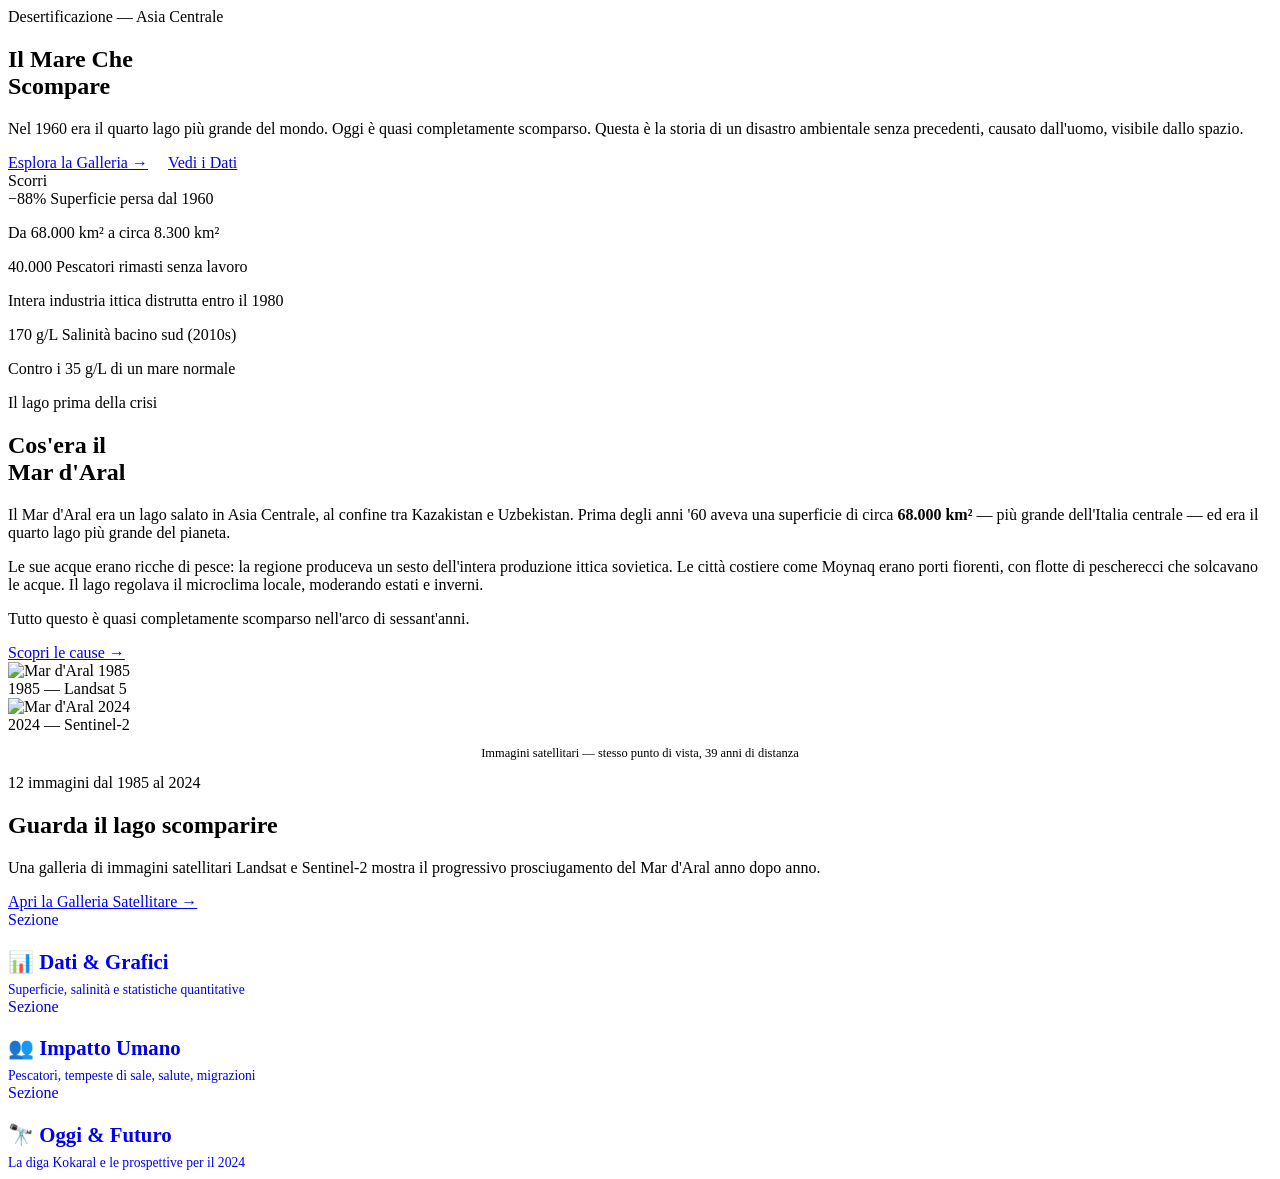
==== index.html @ 6ca15c55 "Add files via upload" ====
<!DOCTYPE html>
<html lang="it">
<head>
  <meta charset="UTF-8" />
  <meta name="viewport" content="width=device-width, initial-scale=1.0" />
  <title>Il Mare Che Scompare — Mar d'Aral</title>
  <link rel="stylesheet" href="css/global.css" />
  <link rel="stylesheet" href="css/home.css" />
</head>
<body>

<div id="navbar-placeholder"></div>

<main>
  <!-- HERO -->
  <section class="hero">
    <div class="hero-bg"></div>
    <div class="hero-overlay"></div>
    <div class="hero-content">
      <span class="hero-kicker">Desertificazione — Asia Centrale</span>
      <h1 class="hero-title">
        Il Mare Che<br>
        <span class="outline">Scompare</span>
      </h1>
      <p class="hero-subtitle">
        Nel 1960 era il quarto lago più grande del mondo. Oggi è quasi completamente scomparso.
        Questa è la storia di un disastro ambientale senza precedenti, causato dall'uomo, visibile dallo spazio.
      </p>
      <div class="hero-cta">
        <a href="timeline.html" class="btn btn--primary">Esplora la Galleria →</a>
        <a href="dati.html" class="btn btn--outline" style="margin-left:1rem">Vedi i Dati</a>
      </div>
    </div>
    <div class="hero-scroll-hint">
      <span>Scorri</span>
      <div class="scroll-arrow"></div>
    </div>
  </section>

  <!-- STATS -->
  <section class="stats-section">
    <div class="container">
      <div class="grid-3">
        <div class="stat-card fade-in">
          <span class="stat-number">−88%</span>
          <span class="stat-label">Superficie persa dal 1960</span>
          <p class="stat-sub">Da 68.000 km² a circa 8.300 km²</p>
        </div>
        <div class="stat-card fade-in delay-1">
          <span class="stat-number" style="color:var(--danger)">40.000</span>
          <span class="stat-label">Pescatori rimasti senza lavoro</span>
          <p class="stat-sub">Intera industria ittica distrutta entro il 1980</p>
        </div>
        <div class="stat-card fade-in delay-2">
          <span class="stat-number" style="color:var(--water-light)">170 g/L</span>
          <span class="stat-label">Salinità bacino sud (2010s)</span>
          <p class="stat-sub">Contro i 35 g/L di un mare normale</p>
        </div>
      </div>
    </div>
  </section>

  <!-- COS'ERA -->
  <section class="section">
    <div class="container">
      <div class="what-was">
        <div class="what-was-text fade-in-left">
          <span class="section-label">Il lago prima della crisi</span>
          <h2>Cos'era il<br>Mar d'Aral</h2>
          <div class="divider"></div>
          <p>
            Il Mar d'Aral era un lago salato in Asia Centrale, al confine tra Kazakistan e Uzbekistan.
            Prima degli anni '60 aveva una superficie di circa <strong>68.000 km²</strong> — più grande dell'Italia centrale —
            ed era il quarto lago più grande del pianeta.
          </p>
          <p>
            Le sue acque erano ricche di pesce: la regione produceva un sesto dell'intera produzione
            ittica sovietica. Le città costiere come Moynaq erano porti fiorenti, con flotte di pescherecci
            che solcavano le acque. Il lago regolava il microclima locale, moderando estati e inverni.
          </p>
          <p>
            Tutto questo è quasi completamente scomparso nell'arco di sessant'anni.
          </p>
          <a href="cause.html" class="btn btn--outline" style="margin-top:0.5rem">Scopri le cause →</a>
        </div>

        <div class="what-was-visual fade-in delay-2">
          <div class="map-comparison">
            <div class="map-item">
              <img src="images/1985.jpg" alt="Mar d'Aral 1985" loading="lazy" />
              <div class="map-item-label">1985 — Landsat 5</div>
            </div>
            <div class="map-item">
              <img src="images/2024.png" alt="Mar d'Aral 2024" loading="lazy" />
              <div class="map-item-label">2024 — Sentinel-2</div>
            </div>
          </div>
          <p style="font-size:0.78rem;color:var(--text-muted);text-align:center;margin-top:0.8rem">
            Immagini satellitari — stesso punto di vista, 39 anni di distanza
          </p>
        </div>
      </div>
    </div>
  </section>

  <!-- TIMELINE TEASER -->
  <section class="section--tight">
    <div class="container">
      <div class="cta-band fade-in">
        <span class="section-label">12 immagini dal 1985 al 2024</span>
        <h2>Guarda il lago scomparire</h2>
        <p>Una galleria di immagini satellitari Landsat e Sentinel-2 mostra il progressivo
        prosciugamento del Mar d'Aral anno dopo anno.</p>
        <a href="timeline.html" class="btn btn--primary">Apri la Galleria Satellitare →</a>
      </div>
    </div>
  </section>

  <!-- QUICK LINKS -->
  <section class="section--tight">
    <div class="container">
      <div class="grid-3" style="gap:1rem">
        <a href="dati.html" class="stat-card fade-in" style="text-decoration:none;display:block">
          <span class="section-label" style="text-align:left">Sezione</span>
          <h3 style="font-size:1.3rem;margin-bottom:0.5rem">📊 Dati & Grafici</h3>
          <p style="font-size:0.85rem;color:var(--text-muted);margin:0">Superficie, salinità e statistiche quantitative</p>
        </a>
        <a href="impatto.html" class="stat-card fade-in delay-1" style="text-decoration:none;display:block">
          <span class="section-label" style="text-align:left">Sezione</span>
          <h3 style="font-size:1.3rem;margin-bottom:0.5rem">👥 Impatto Umano</h3>
          <p style="font-size:0.85rem;color:var(--text-muted);margin:0">Pescatori, tempeste di sale, salute, migrazioni</p>
        </a>
        <a href="oggi.html" class="stat-card fade-in delay-2" style="text-decoration:none;display:block">
          <span class="section-label" style="text-align:left">Sezione</span>
          <h3 style="font-size:1.3rem;margin-bottom:0.5rem">🔭 Oggi & Futuro</h3>
          <p style="font-size:0.85rem;color:var(--text-muted);margin:0">La diga Kokaral e le prospettive per il 2024</p>
        </a>
      </div>
    </div>
  </section>
</main>

<div id="footer-placeholder"></div>

<script src="js/nav.js"></script>
</body>
</html>
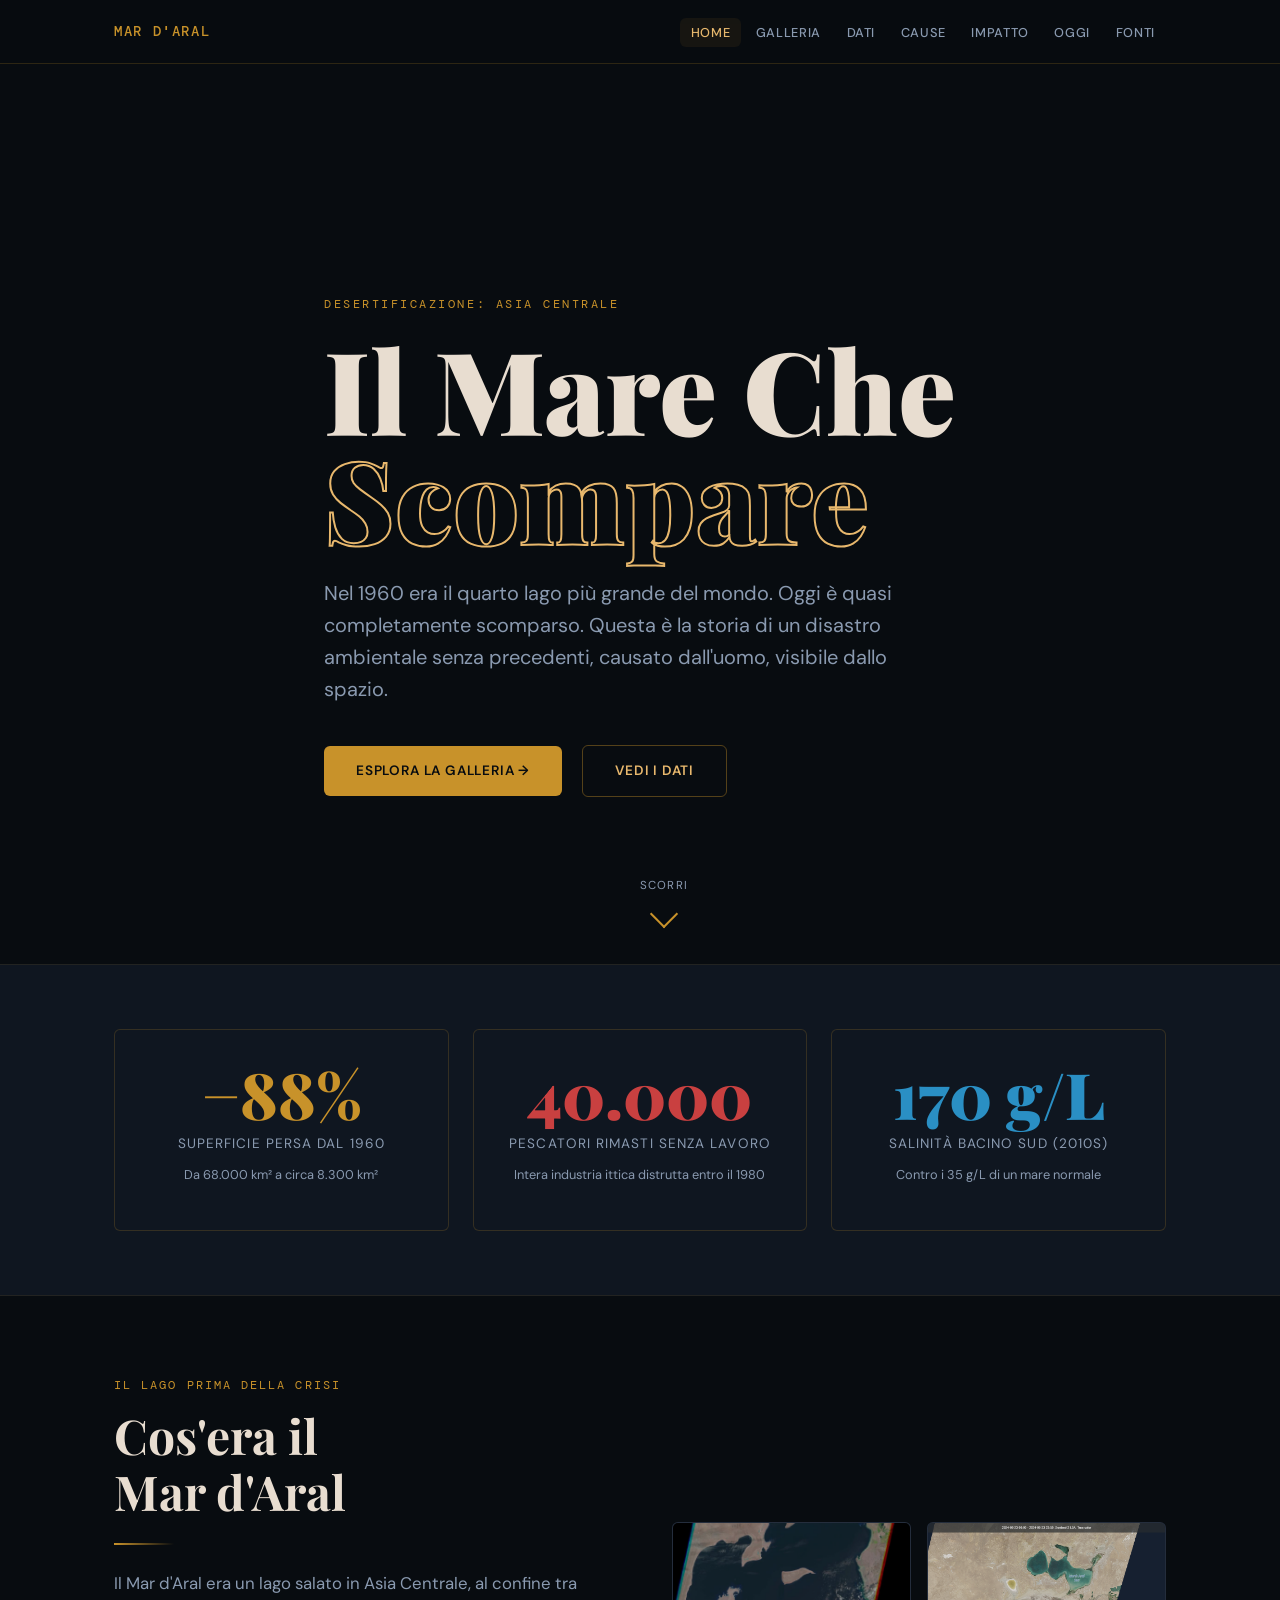
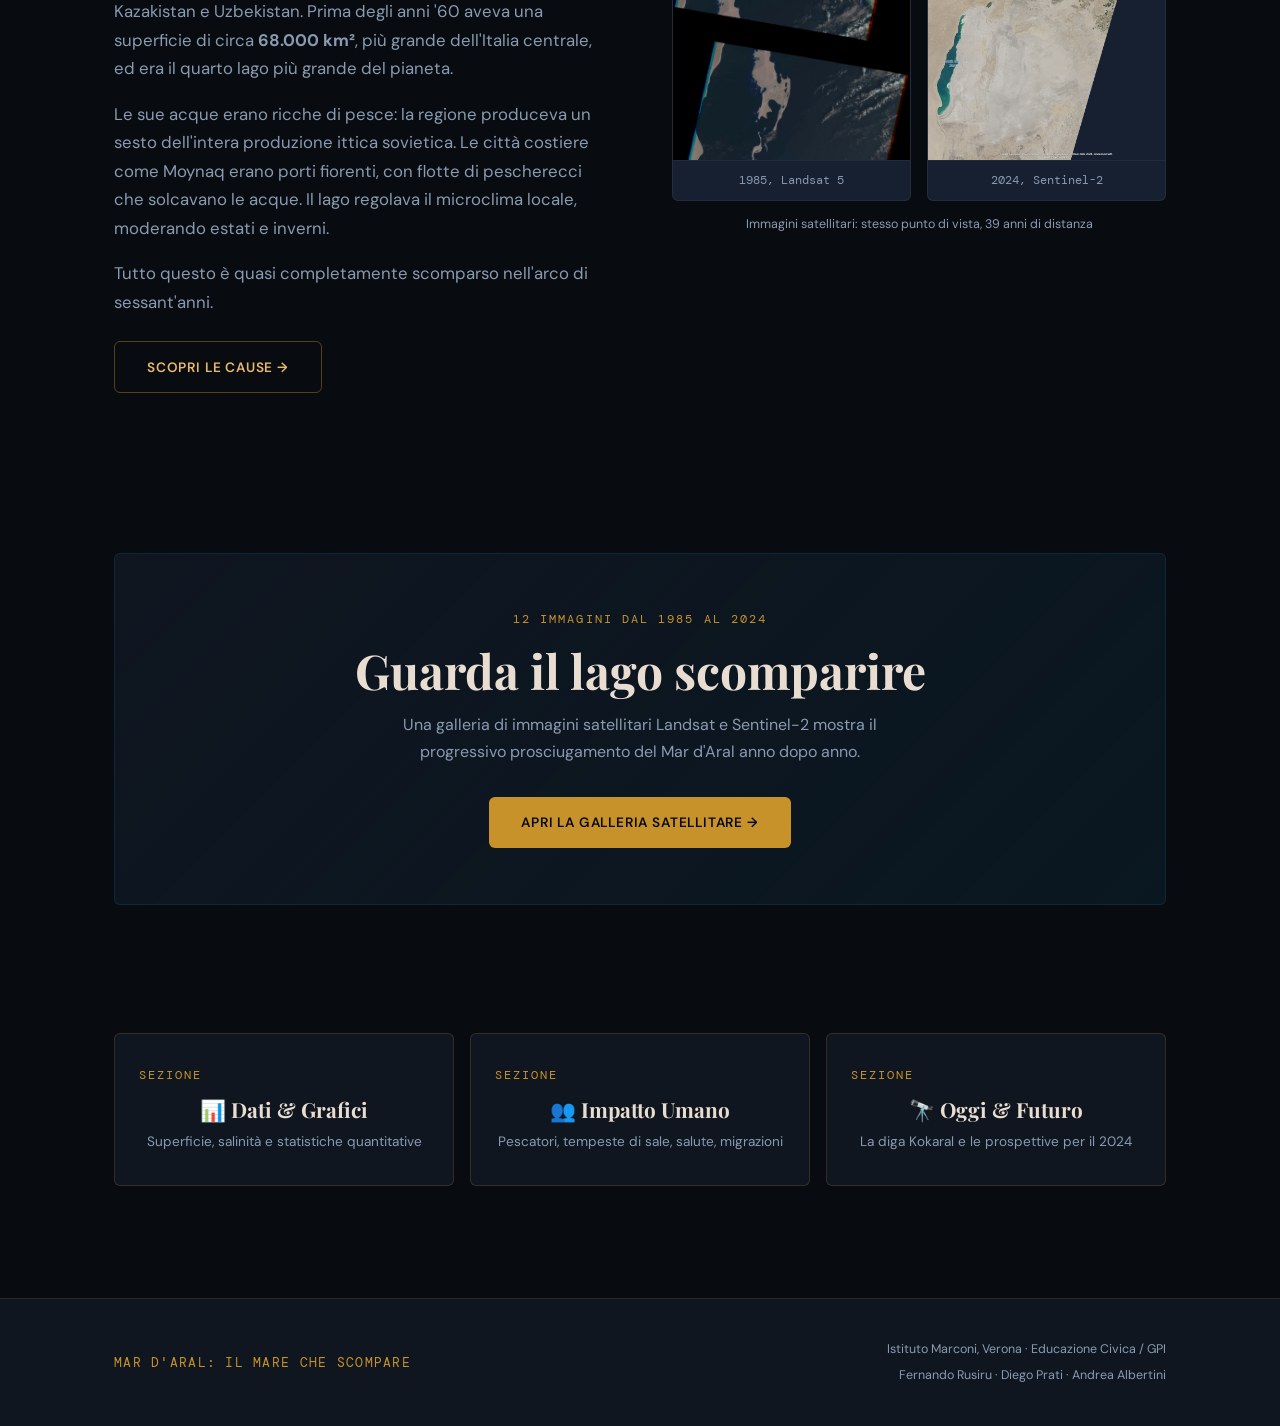
==== commit 37e4db7d: "major changes" ====
--- a/index.html
+++ b/index.html
@@ -3,7 +3,7 @@
 <head>
   <meta charset="UTF-8" />
   <meta name="viewport" content="width=device-width, initial-scale=1.0" />
-  <title>Il Mare Che Scompare — Mar d'Aral</title>
+  <title>Il Mare Che Scompare | Mar d'Aral</title>
   <link rel="stylesheet" href="css/global.css" />
   <link rel="stylesheet" href="css/home.css" />
 </head>
@@ -17,7 +17,7 @@
     <div class="hero-bg"></div>
     <div class="hero-overlay"></div>
     <div class="hero-content">
-      <span class="hero-kicker">Desertificazione — Asia Centrale</span>
+      <span class="hero-kicker">Desertificazione: Asia Centrale</span>
       <h1 class="hero-title">
         Il Mare Che<br>
         <span class="outline">Scompare</span>
@@ -70,7 +70,7 @@
           <div class="divider"></div>
           <p>
             Il Mar d'Aral era un lago salato in Asia Centrale, al confine tra Kazakistan e Uzbekistan.
-            Prima degli anni '60 aveva una superficie di circa <strong>68.000 km²</strong> — più grande dell'Italia centrale —
+            Prima degli anni '60 aveva una superficie di circa <strong>68.000 km²</strong>, più grande dell'Italia centrale,
             ed era il quarto lago più grande del pianeta.
           </p>
           <p>
@@ -88,15 +88,15 @@
           <div class="map-comparison">
             <div class="map-item">
               <img src="images/1985.jpg" alt="Mar d'Aral 1985" loading="lazy" />
-              <div class="map-item-label">1985 — Landsat 5</div>
+              <div class="map-item-label">1985, Landsat 5</div>
             </div>
             <div class="map-item">
               <img src="images/2024.png" alt="Mar d'Aral 2024" loading="lazy" />
-              <div class="map-item-label">2024 — Sentinel-2</div>
+              <div class="map-item-label">2024, Sentinel-2</div>
             </div>
           </div>
           <p style="font-size:0.78rem;color:var(--text-muted);text-align:center;margin-top:0.8rem">
-            Immagini satellitari — stesso punto di vista, 39 anni di distanza
+            Immagini satellitari: stesso punto di vista, 39 anni di distanza
           </p>
         </div>
       </div>
--- a/css/global.css
+++ b/css/global.css
@@ -0,0 +1,431 @@
+@import url('https://fonts.googleapis.com/css2?family=Playfair+Display:ital,wght@0,400;0,700;0,900;1,400;1,700&family=DM+Sans:wght@300;400;500;600&family=DM+Mono:wght@400;500&display=swap');
+
+/* ===================== VARIABLES ===================== */
+:root {
+  --bg: #080c10;
+  --surface: #0f1620;
+  --surface2: #162030;
+  --accent: #c8922a;
+  --accent2: #e8b86d;
+  --water: #1a6b9a;
+  --water-light: #2a8fc4;
+  --text: #e8ddd0;
+  --text-muted: #8a9ab0;
+  --danger: #c94040;
+  --sand: #d4b483;
+
+  --nav-height: 64px;
+  --max-w: 1100px;
+  --radius: 6px;
+  --transition: 0.3s ease;
+}
+
+/* ===================== RESET ===================== */
+*, *::before, *::after {
+  box-sizing: border-box;
+  margin: 0;
+  padding: 0;
+}
+
+html {
+  scroll-behavior: smooth;
+}
+
+body {
+  background: var(--bg);
+  color: var(--text);
+  font-family: 'DM Sans', sans-serif;
+  font-size: 16px;
+  line-height: 1.7;
+  min-height: 100vh;
+}
+
+img {
+  max-width: 100%;
+  display: block;
+}
+
+a {
+  color: var(--accent2);
+  text-decoration: none;
+  transition: color var(--transition);
+}
+
+a:hover {
+  color: var(--accent);
+}
+
+/* ===================== TYPOGRAPHY ===================== */
+h1, h2, h3, h4 {
+  font-family: 'Playfair Display', serif;
+  line-height: 1.15;
+  color: var(--text);
+}
+
+h1 { font-size: clamp(2.4rem, 6vw, 5rem); font-weight: 900; }
+h2 { font-size: clamp(1.8rem, 4vw, 3rem); font-weight: 700; }
+h3 { font-size: clamp(1.2rem, 2.5vw, 1.8rem); font-weight: 700; }
+h4 { font-size: 1.1rem; font-weight: 700; }
+
+p { margin-bottom: 1em; }
+
+.mono {
+  font-family: 'DM Mono', monospace;
+}
+
+.accent { color: var(--accent); }
+.accent2 { color: var(--accent2); }
+.water-color { color: var(--water-light); }
+.muted { color: var(--text-muted); }
+.danger-color { color: var(--danger); }
+
+/* ===================== LAYOUT ===================== */
+.container {
+  max-width: var(--max-w);
+  margin: 0 auto;
+  padding: 0 1.5rem;
+}
+
+.section {
+  padding: 5rem 0;
+}
+
+.section--tight {
+  padding: 3rem 0;
+}
+
+/* ===================== NAVBAR ===================== */
+#navbar-placeholder nav,
+nav.site-nav {
+  position: fixed;
+  top: 0;
+  left: 0;
+  right: 0;
+  z-index: 1000;
+  height: var(--nav-height);
+  background: rgba(8, 12, 16, 0.85);
+  backdrop-filter: blur(16px);
+  -webkit-backdrop-filter: blur(16px);
+  border-bottom: 1px solid rgba(200, 146, 42, 0.2);
+  display: flex;
+  align-items: center;
+}
+
+.nav-inner {
+  display: flex;
+  align-items: center;
+  justify-content: space-between;
+  width: 100%;
+  max-width: var(--max-w);
+  margin: 0 auto;
+  padding: 0 1.5rem;
+}
+
+.nav-logo {
+  font-family: 'DM Mono', monospace;
+  font-size: 0.85rem;
+  font-weight: 500;
+  color: var(--accent);
+  letter-spacing: 0.12em;
+  text-transform: uppercase;
+  text-decoration: none;
+}
+
+.nav-logo:hover {
+  color: var(--accent2);
+}
+
+.nav-links {
+  display: flex;
+  align-items: center;
+  gap: 0.2rem;
+  list-style: none;
+}
+
+.nav-links a {
+  font-size: 0.8rem;
+  font-weight: 500;
+  color: var(--text-muted);
+  letter-spacing: 0.05em;
+  text-transform: uppercase;
+  padding: 0.4rem 0.7rem;
+  border-radius: var(--radius);
+  transition: color var(--transition), background var(--transition);
+  text-decoration: none;
+}
+
+.nav-links a:hover,
+.nav-links a.active {
+  color: var(--accent2);
+  background: rgba(200, 146, 42, 0.08);
+}
+
+/* Hamburger */
+.nav-toggle {
+  display: none;
+  flex-direction: column;
+  gap: 5px;
+  cursor: pointer;
+  background: none;
+  border: none;
+  padding: 4px;
+}
+
+.nav-toggle span {
+  display: block;
+  width: 22px;
+  height: 2px;
+  background: var(--text-muted);
+  border-radius: 2px;
+  transition: var(--transition);
+}
+
+@media (max-width: 768px) {
+  .nav-toggle { display: flex; }
+
+  .nav-links {
+    display: none;
+    flex-direction: column;
+    gap: 0;
+    position: absolute;
+    top: var(--nav-height);
+    left: 0;
+    right: 0;
+    background: rgba(8, 12, 16, 0.97);
+    border-bottom: 1px solid rgba(200, 146, 42, 0.2);
+    padding: 1rem 1.5rem;
+  }
+
+  .nav-links.open {
+    display: flex;
+  }
+
+  .nav-links a {
+    padding: 0.6rem 0.5rem;
+    font-size: 0.9rem;
+    border-bottom: 1px solid rgba(255,255,255,0.05);
+  }
+}
+
+/* ===================== FOOTER ===================== */
+footer.site-footer {
+  background: var(--surface);
+  border-top: 1px solid rgba(200, 146, 42, 0.15);
+  padding: 2.5rem 0;
+  margin-top: 4rem;
+}
+
+.footer-inner {
+  max-width: var(--max-w);
+  margin: 0 auto;
+  padding: 0 1.5rem;
+  display: flex;
+  align-items: center;
+  justify-content: space-between;
+  gap: 1rem;
+  flex-wrap: wrap;
+}
+
+.footer-brand {
+  font-family: 'DM Mono', monospace;
+  font-size: 0.8rem;
+  color: var(--accent);
+  letter-spacing: 0.1em;
+  text-transform: uppercase;
+}
+
+.footer-info {
+  font-size: 0.78rem;
+  color: var(--text-muted);
+  text-align: right;
+}
+
+.footer-info span {
+  display: block;
+}
+
+/* ===================== COMPONENTS ===================== */
+
+/* Stat cards */
+.stat-card {
+  background: var(--surface);
+  border: 1px solid rgba(200, 146, 42, 0.2);
+  border-radius: var(--radius);
+  padding: 2rem 1.5rem;
+  text-align: center;
+  transition: border-color var(--transition), transform var(--transition);
+}
+
+.stat-card:hover {
+  border-color: rgba(200, 146, 42, 0.5);
+  transform: translateY(-3px);
+}
+
+.stat-card .stat-number {
+  font-family: 'Playfair Display', serif;
+  font-size: clamp(2.5rem, 5vw, 4rem);
+  font-weight: 900;
+  color: var(--accent);
+  line-height: 1;
+  display: block;
+}
+
+.stat-card .stat-label {
+  font-size: 0.85rem;
+  color: var(--text-muted);
+  text-transform: uppercase;
+  letter-spacing: 0.08em;
+  margin-top: 0.4rem;
+  display: block;
+}
+
+.stat-card .stat-sub {
+  font-size: 0.8rem;
+  color: var(--text-muted);
+  margin-top: 0.5rem;
+}
+
+/* Section header */
+.section-label {
+  font-family: 'DM Mono', monospace;
+  font-size: 0.72rem;
+  letter-spacing: 0.18em;
+  text-transform: uppercase;
+  color: var(--accent);
+  display: block;
+  margin-bottom: 0.8rem;
+}
+
+/* Divider */
+.divider {
+  width: 60px;
+  height: 2px;
+  background: linear-gradient(90deg, var(--accent), transparent);
+  margin: 1.5rem 0;
+}
+
+/* Button */
+.btn {
+  display: inline-flex;
+  align-items: center;
+  gap: 0.5rem;
+  padding: 0.85rem 2rem;
+  border-radius: var(--radius);
+  font-size: 0.85rem;
+  font-weight: 600;
+  letter-spacing: 0.06em;
+  text-transform: uppercase;
+  cursor: pointer;
+  transition: all var(--transition);
+  text-decoration: none;
+  border: none;
+}
+
+.btn--primary {
+  background: var(--accent);
+  color: #080c10;
+}
+
+.btn--primary:hover {
+  background: var(--accent2);
+  color: #080c10;
+  transform: translateY(-2px);
+  box-shadow: 0 8px 24px rgba(200, 146, 42, 0.35);
+}
+
+.btn--outline {
+  background: transparent;
+  color: var(--accent2);
+  border: 1px solid rgba(200, 146, 42, 0.4);
+}
+
+.btn--outline:hover {
+  background: rgba(200, 146, 42, 0.08);
+  border-color: var(--accent);
+  color: var(--accent);
+  transform: translateY(-2px);
+}
+
+/* Info box */
+.info-box {
+  background: var(--surface);
+  border-left: 3px solid var(--accent);
+  border-radius: 0 var(--radius) var(--radius) 0;
+  padding: 1.5rem;
+  margin: 1.5rem 0;
+}
+
+.info-box p:last-child {
+  margin-bottom: 0;
+}
+
+/* Grid helpers */
+.grid-3 {
+  display: grid;
+  grid-template-columns: repeat(3, 1fr);
+  gap: 1.5rem;
+}
+
+.grid-2 {
+  display: grid;
+  grid-template-columns: repeat(2, 1fr);
+  gap: 2rem;
+}
+
+@media (max-width: 900px) {
+  .grid-3 { grid-template-columns: repeat(2, 1fr); }
+}
+
+@media (max-width: 600px) {
+  .grid-3, .grid-2 { grid-template-columns: 1fr; }
+}
+
+/* ===================== SCROLL ANIMATIONS ===================== */
+.fade-in {
+  opacity: 0;
+  transform: translateY(24px);
+  transition: opacity 0.7s ease, transform 0.7s ease;
+}
+
+.fade-in.visible {
+  opacity: 1;
+  transform: none;
+}
+
+.fade-in-left {
+  opacity: 0;
+  transform: translateX(-24px);
+  transition: opacity 0.7s ease, transform 0.7s ease;
+}
+
+.fade-in-left.visible {
+  opacity: 1;
+  transform: none;
+}
+
+/* Staggered delays */
+.delay-1 { transition-delay: 0.1s; }
+.delay-2 { transition-delay: 0.2s; }
+.delay-3 { transition-delay: 0.3s; }
+.delay-4 { transition-delay: 0.4s; }
+
+/* Page content offset for fixed nav */
+main {
+  padding-top: var(--nav-height);
+}
+
+/* Page title section */
+.page-hero {
+  padding: 5rem 0 3.5rem;
+  text-align: center;
+  position: relative;
+}
+
+.page-hero::after {
+  content: '';
+  display: block;
+  width: 80px;
+  height: 2px;
+  background: linear-gradient(90deg, transparent, var(--accent), transparent);
+  margin: 2rem auto 0;
+}
--- a/css/home.css
+++ b/css/home.css
@@ -0,0 +1,202 @@
+/* home.css */
+
+/* ===== HERO ===== */
+.hero {
+  position: relative;
+  min-height: 100vh;
+  display: flex;
+  align-items: center;
+  overflow: hidden;
+  padding-top: 0;
+}
+
+.hero-bg {
+  position: absolute;
+  inset: 0;
+  background-image: url('images/overall.webp');
+  background-size: cover;
+  background-position: center 30%;
+  filter: brightness(0.22) saturate(0.6);
+  z-index: 0;
+}
+
+.hero-overlay {
+  position: absolute;
+  inset: 0;
+  background: linear-gradient(
+    to bottom,
+    rgba(8,12,16,0.1) 0%,
+    rgba(8,12,16,0.4) 50%,
+    rgba(8,12,16,0.95) 100%
+  );
+  z-index: 1;
+}
+
+.hero-content {
+  position: relative;
+  z-index: 2;
+  max-width: var(--max-w);
+  margin: 0 auto;
+  padding: 0 1.5rem;
+  padding-top: var(--nav-height);
+}
+
+.hero-kicker {
+  font-family: 'DM Mono', monospace;
+  font-size: 0.72rem;
+  letter-spacing: 0.22em;
+  text-transform: uppercase;
+  color: var(--accent);
+  margin-bottom: 1.2rem;
+  display: block;
+  opacity: 0;
+  animation: fadeUp 0.8s ease 0.3s forwards;
+}
+
+.hero-title {
+  font-size: clamp(3rem, 9vw, 7.5rem);
+  font-weight: 900;
+  line-height: 0.95;
+  margin-bottom: 0.6rem;
+  opacity: 0;
+  animation: fadeUp 0.8s ease 0.5s forwards;
+}
+
+.hero-title .outline {
+  -webkit-text-stroke: 2px var(--accent2);
+  color: transparent;
+  display: block;
+}
+
+.hero-subtitle {
+  font-size: clamp(1rem, 2.5vw, 1.25rem);
+  color: var(--text-muted);
+  max-width: 600px;
+  line-height: 1.6;
+  margin: 1.5rem 0 2.5rem;
+  opacity: 0;
+  animation: fadeUp 0.8s ease 0.7s forwards;
+}
+
+.hero-cta {
+  opacity: 0;
+  animation: fadeUp 0.8s ease 0.9s forwards;
+}
+
+.hero-scroll-hint {
+  position: absolute;
+  bottom: 2.5rem;
+  left: 50%;
+  transform: translateX(-50%);
+  z-index: 2;
+  display: flex;
+  flex-direction: column;
+  align-items: center;
+  gap: 0.5rem;
+  color: var(--text-muted);
+  font-size: 0.72rem;
+  letter-spacing: 0.1em;
+  text-transform: uppercase;
+  opacity: 0;
+  animation: fadeUp 1s ease 1.3s forwards;
+}
+
+.scroll-arrow {
+  width: 20px;
+  height: 20px;
+  border-right: 2px solid var(--accent);
+  border-bottom: 2px solid var(--accent);
+  transform: rotate(45deg);
+  animation: bounce 1.6s ease infinite;
+}
+
+@keyframes bounce {
+  0%, 100% { transform: rotate(45deg) translateY(0); }
+  50% { transform: rotate(45deg) translateY(6px); }
+}
+
+@keyframes fadeUp {
+  from { opacity: 0; transform: translateY(20px); }
+  to { opacity: 1; transform: none; }
+}
+
+/* ===== STATS ===== */
+.stats-section {
+  padding: 4rem 0;
+  background: var(--surface);
+  border-top: 1px solid rgba(200,146,42,0.1);
+  border-bottom: 1px solid rgba(200,146,42,0.1);
+}
+
+/* ===== WHAT WAS ===== */
+.what-was {
+  display: grid;
+  grid-template-columns: 1fr 1fr;
+  gap: 4rem;
+  align-items: center;
+}
+
+.what-was-text p {
+  color: var(--text-muted);
+  font-size: 1.05rem;
+}
+
+.what-was-visual {
+  position: relative;
+}
+
+.map-comparison {
+  display: grid;
+  grid-template-columns: 1fr 1fr;
+  gap: 1rem;
+}
+
+.map-item {
+  background: var(--surface2);
+  border-radius: var(--radius);
+  overflow: hidden;
+  border: 1px solid rgba(255,255,255,0.06);
+}
+
+.map-item img {
+  width: 100%;
+  aspect-ratio: 1;
+  object-fit: cover;
+  filter: brightness(0.9);
+}
+
+.map-item-label {
+  padding: 0.6rem 0.8rem;
+  font-family: 'DM Mono', monospace;
+  font-size: 0.75rem;
+  color: var(--text-muted);
+  text-align: center;
+  border-top: 1px solid rgba(255,255,255,0.05);
+}
+
+/* ===== CTA BAND ===== */
+.cta-band {
+  background: linear-gradient(135deg, var(--surface) 0%, rgba(26, 107, 154, 0.12) 100%);
+  border: 1px solid rgba(26, 107, 154, 0.2);
+  border-radius: var(--radius);
+  padding: 3.5rem 2.5rem;
+  text-align: center;
+  margin: 2rem 0;
+}
+
+.cta-band h2 {
+  margin-bottom: 0.8rem;
+}
+
+.cta-band p {
+  color: var(--text-muted);
+  max-width: 500px;
+  margin: 0 auto 2rem;
+}
+
+@media (max-width: 768px) {
+  .what-was {
+    grid-template-columns: 1fr;
+    gap: 2rem;
+  }
+}
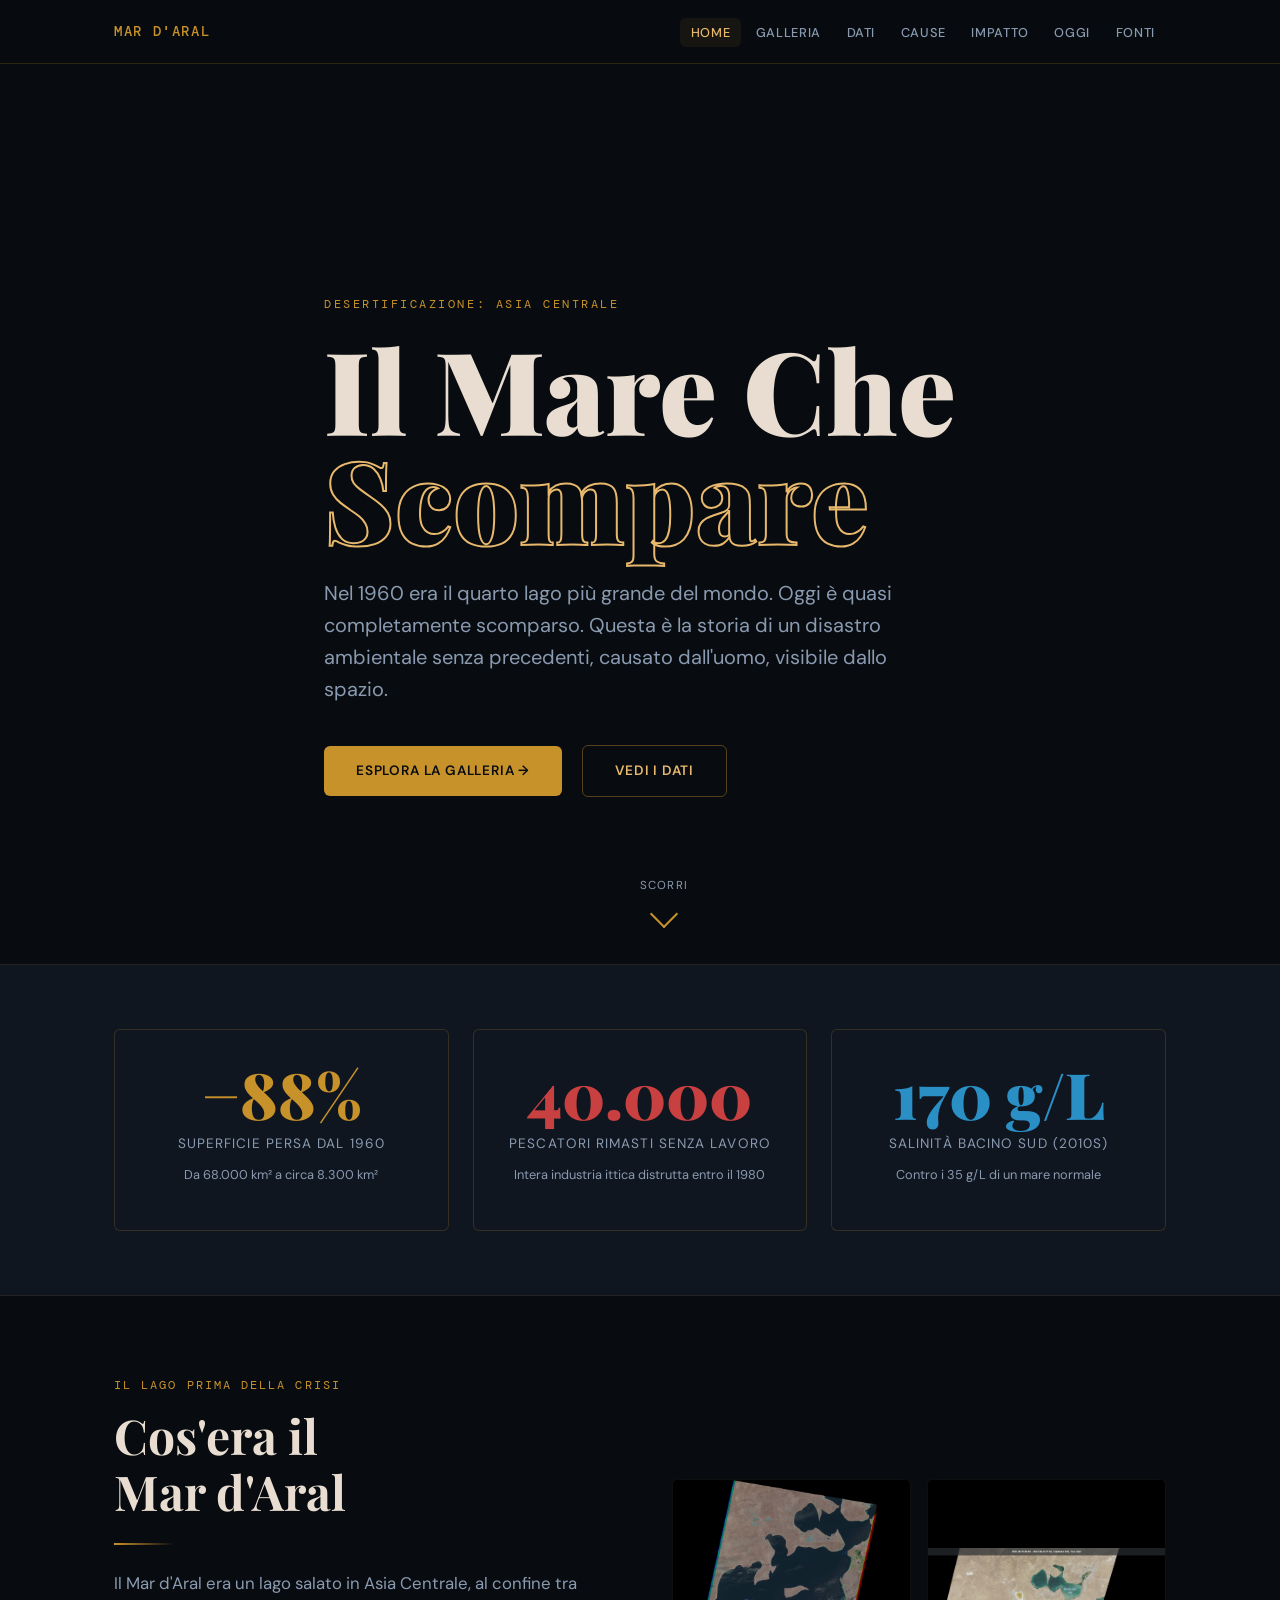
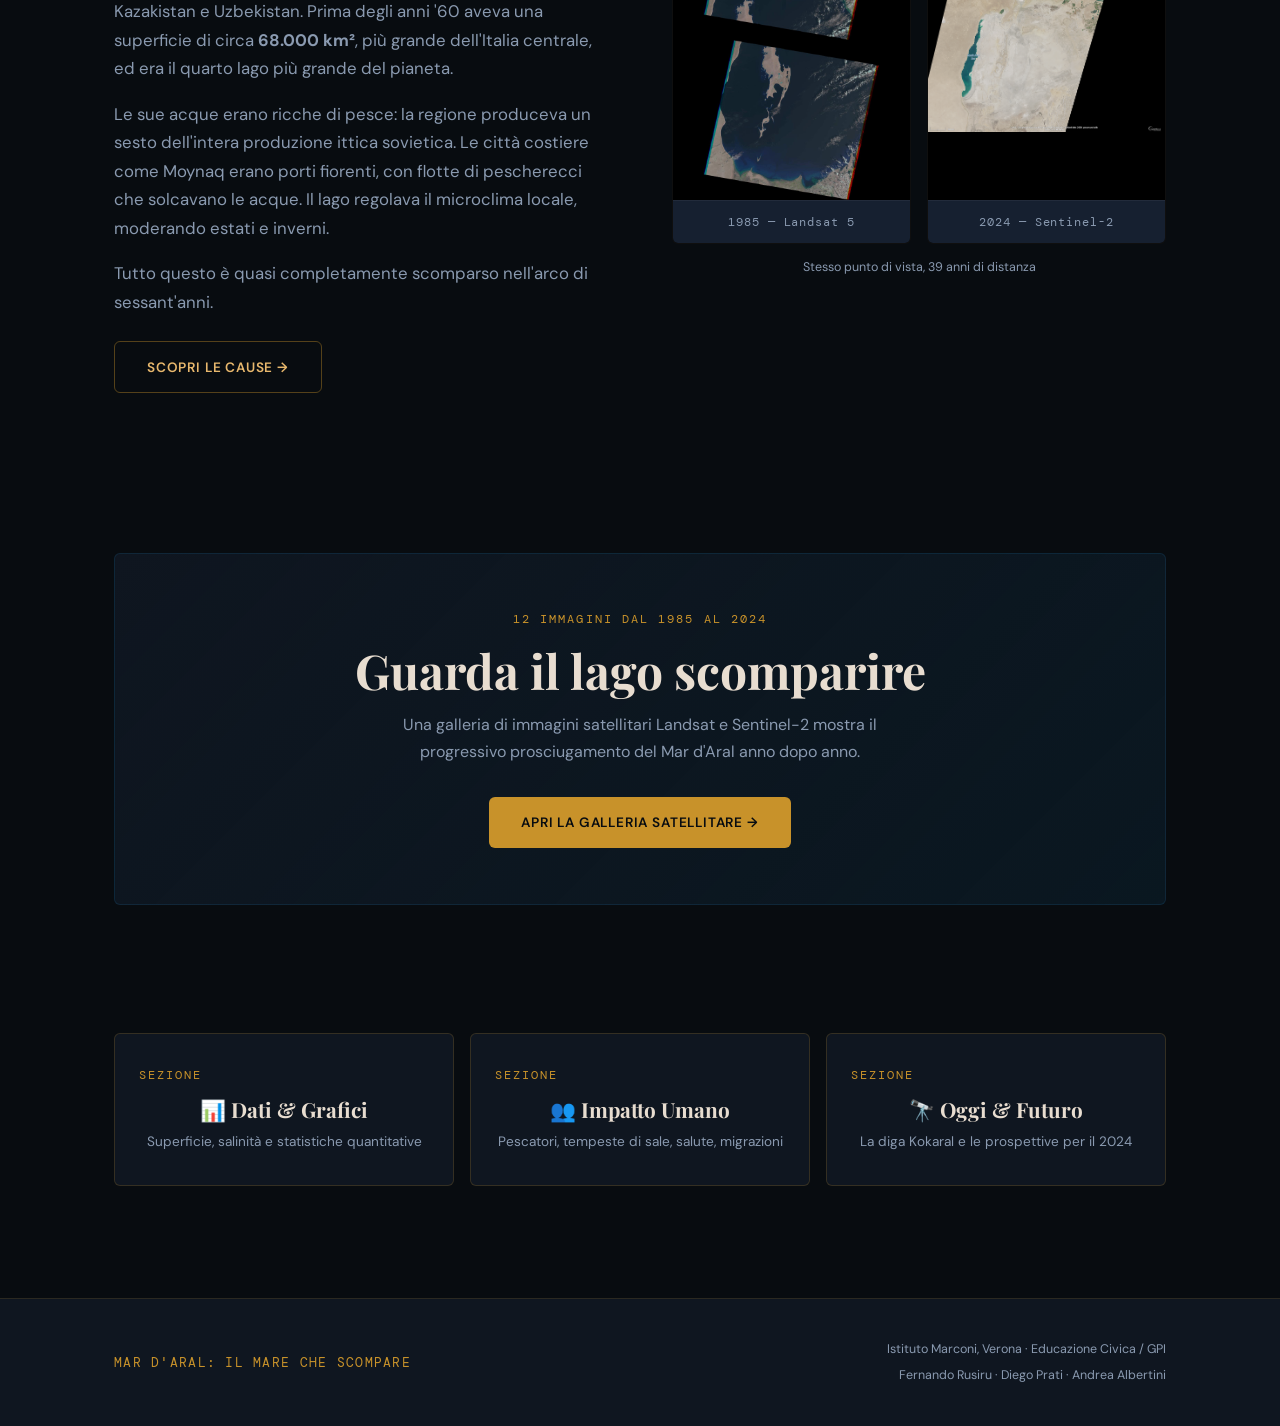
==== commit 90f48a1b: "Miglioramento visualizzazione immagini" ====
--- a/index.html
+++ b/index.html
@@ -87,16 +87,20 @@
         <div class="what-was-visual fade-in delay-2">
           <div class="map-comparison">
             <div class="map-item">
-              <img src="images/1985.jpg" alt="Mar d'Aral 1985" loading="lazy" />
-              <div class="map-item-label">1985, Landsat 5</div>
+              <div class="map-item-img-wrap">
+                <img src="images/1985.jpg" alt="Mar d'Aral 1985" loading="lazy" />
+              </div>
+              <div class="map-item-label">1985 &mdash; Landsat 5</div>
             </div>
             <div class="map-item">
-              <img src="images/2024.png" alt="Mar d'Aral 2024" loading="lazy" />
-              <div class="map-item-label">2024, Sentinel-2</div>
+              <div class="map-item-img-wrap">
+                <img src="images/2024.png" alt="Mar d'Aral 2024" loading="lazy" />
+              </div>
+              <div class="map-item-label">2024 &mdash; Sentinel-2</div>
             </div>
           </div>
           <p style="font-size:0.78rem;color:var(--text-muted);text-align:center;margin-top:0.8rem">
-            Immagini satellitari: stesso punto di vista, 39 anni di distanza
+            Stesso punto di vista, 39 anni di distanza
           </p>
         </div>
       </div>
--- a/css/home.css
+++ b/css/home.css
@@ -145,6 +145,7 @@
   position: relative;
 }
 
+/* ===== MAP COMPARISON ===== */
 .map-comparison {
   display: grid;
   grid-template-columns: 1fr 1fr;
@@ -152,26 +153,53 @@
 }
 
 .map-item {
-  background: var(--surface2);
+  background: #000;
   border-radius: var(--radius);
   overflow: hidden;
   border: 1px solid rgba(255,255,255,0.06);
-}
-
-.map-item img {
+  transition: border-color 0.3s ease, box-shadow 0.3s ease;
+}
+
+.map-item:hover {
+  border-color: rgba(200,146,42,0.4);
+  box-shadow: 0 8px 32px rgba(0,0,0,0.6);
+}
+
+/* Contenitore a altezza fissa — le immagini si vedono complete con contain */
+.map-item-img-wrap {
   width: 100%;
-  aspect-ratio: 1;
-  object-fit: cover;
-  filter: brightness(0.9);
+  height: 320px;
+  background: #000;
+  display: flex;
+  align-items: center;
+  justify-content: center;
+  overflow: hidden;
+}
+
+.map-item-img-wrap img {
+  width: 100%;
+  height: 100%;
+  object-fit: contain;
+  object-position: center;
+  display: block;
+  filter: brightness(0.95);
+  transition: transform 0.5s ease, filter 0.3s ease;
+}
+
+.map-item:hover .map-item-img-wrap img {
+  transform: scale(1.03);
+  filter: brightness(1.05);
 }
 
 .map-item-label {
-  padding: 0.6rem 0.8rem;
+  padding: 0.7rem 1rem;
   font-family: 'DM Mono', monospace;
   font-size: 0.75rem;
   color: var(--text-muted);
   text-align: center;
   border-top: 1px solid rgba(255,255,255,0.05);
+  letter-spacing: 0.08em;
+  background: var(--surface2);
 }
 
 /* ===== CTA BAND ===== */
@@ -184,9 +212,7 @@
   margin: 2rem 0;
 }
 
-.cta-band h2 {
-  margin-bottom: 0.8rem;
-}
+.cta-band h2 { margin-bottom: 0.8rem; }
 
 .cta-band p {
   color: var(--text-muted);
@@ -194,9 +220,11 @@
   margin: 0 auto 2rem;
 }
 
+@media (max-width: 900px) {
+  .map-item-img-wrap { height: 220px; }
+}
+
 @media (max-width: 768px) {
-  .what-was {
-    grid-template-columns: 1fr;
-    gap: 2rem;
-  }
-}
+  .what-was { grid-template-columns: 1fr; gap: 2rem; }
+  .map-item-img-wrap { height: 180px; }
+}
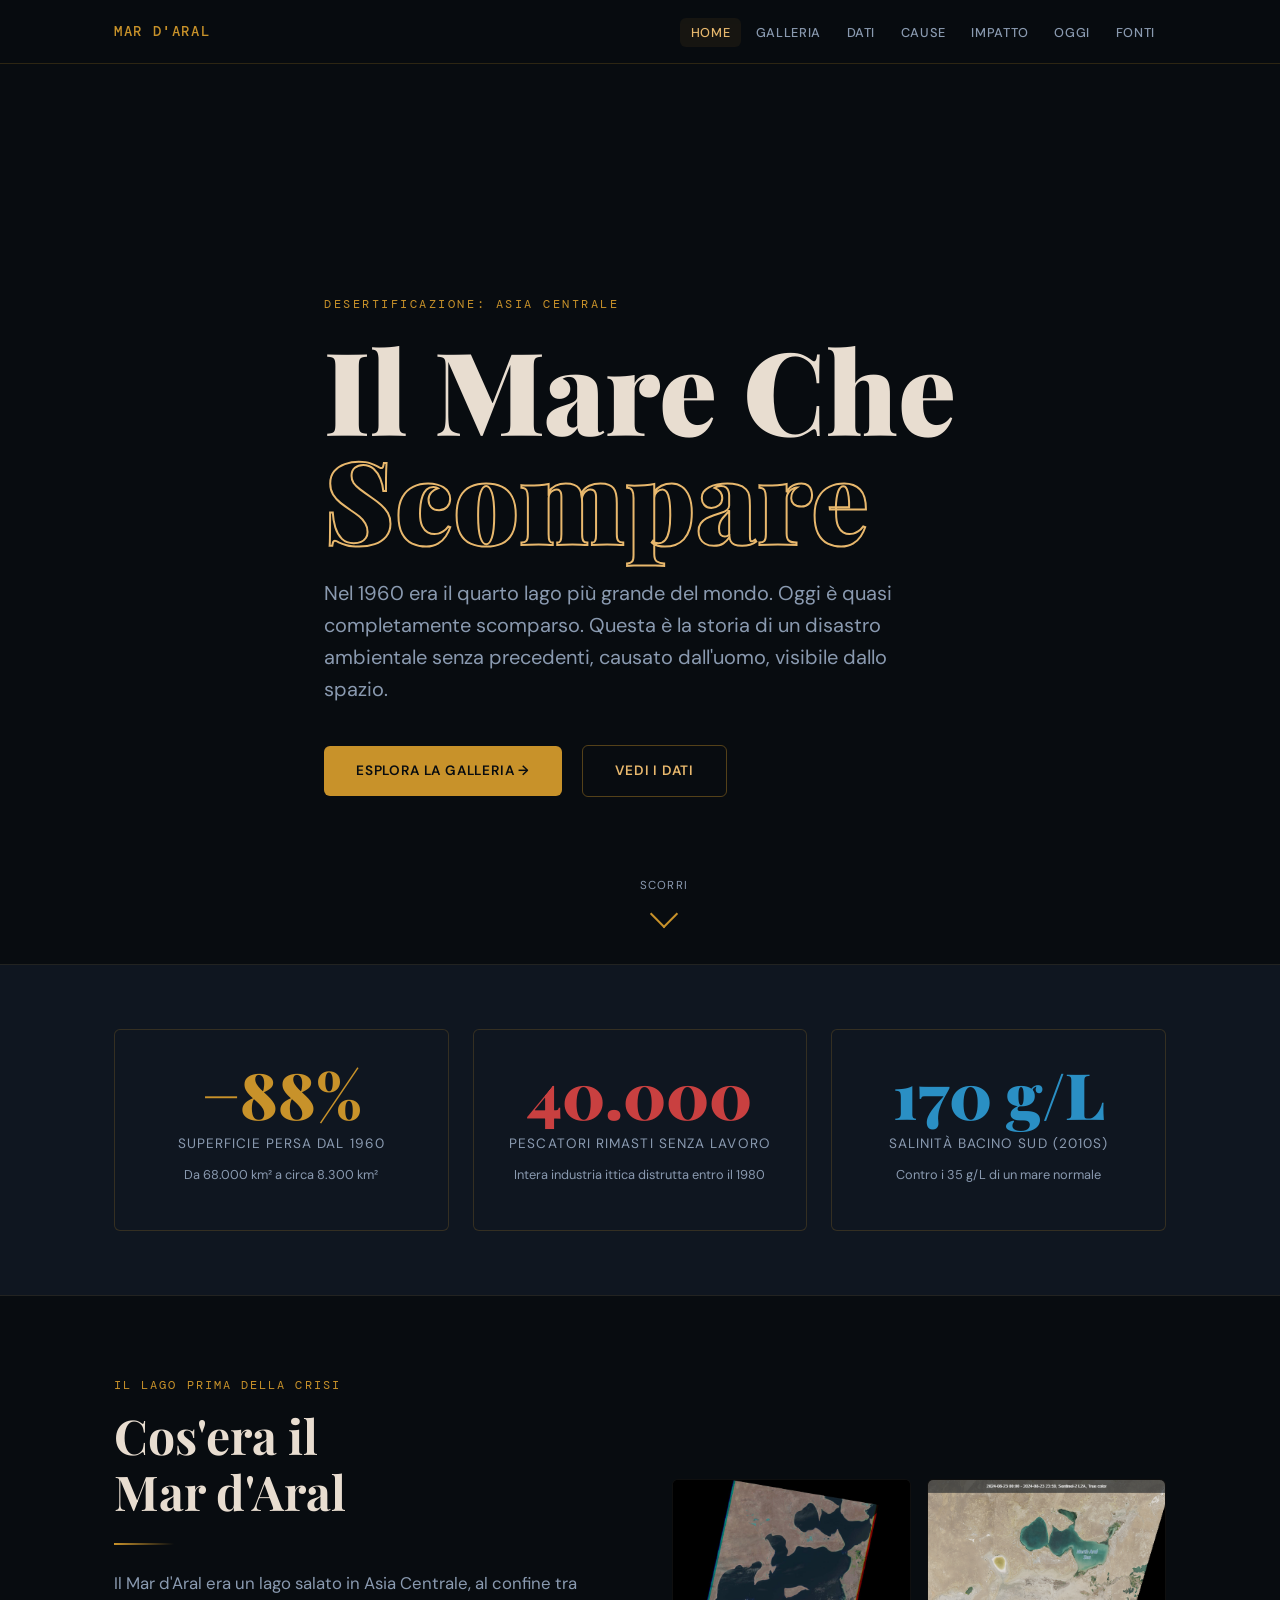
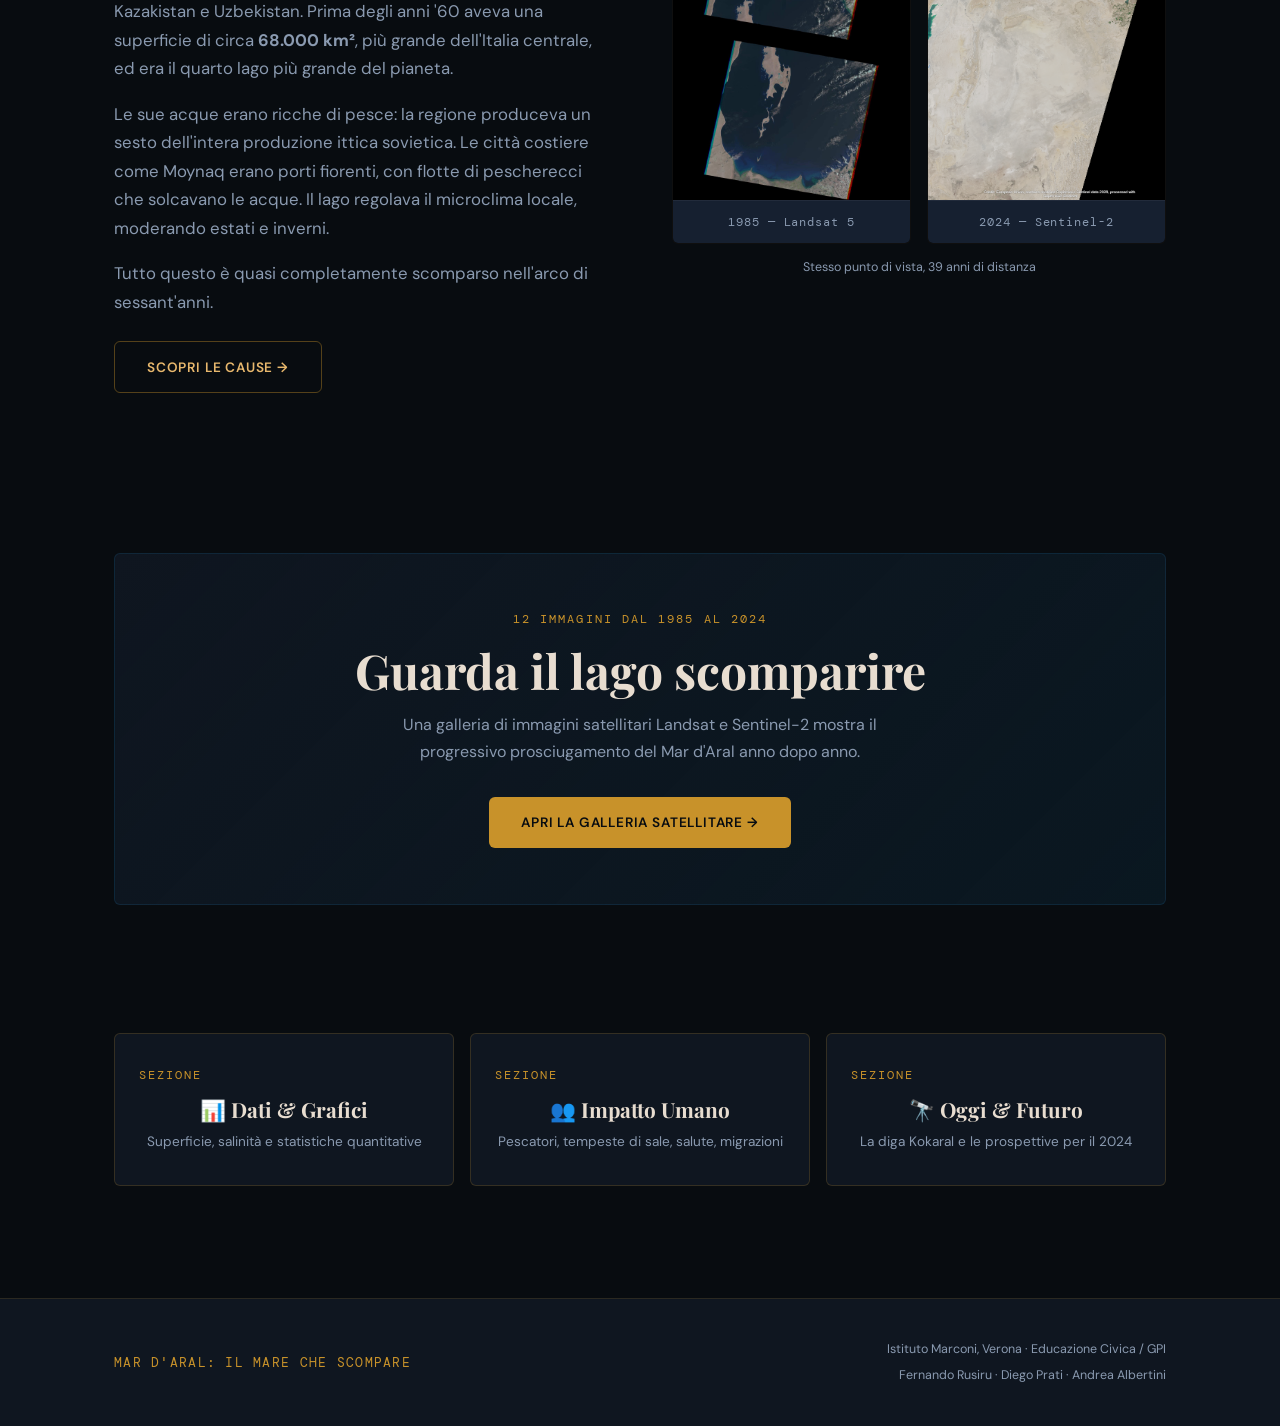
==== commit 7dca4374: "Apply object-fit to satellite images" ====
--- a/index.html
+++ b/index.html
@@ -86,13 +86,13 @@
 
         <div class="what-was-visual fade-in delay-2">
           <div class="map-comparison">
-            <div class="map-item">
+            <div class="map-item" data-satellite="landsat">
               <div class="map-item-img-wrap">
                 <img src="images/1985.jpg" alt="Mar d'Aral 1985" loading="lazy" />
               </div>
               <div class="map-item-label">1985 &mdash; Landsat 5</div>
             </div>
-            <div class="map-item">
+            <div class="map-item" data-satellite="sentinel">
               <div class="map-item-img-wrap">
                 <img src="images/2024.png" alt="Mar d'Aral 2024" loading="lazy" />
               </div>
--- a/css/home.css
+++ b/css/home.css
@@ -186,6 +186,10 @@
   transition: transform 0.5s ease, filter 0.3s ease;
 }
 
+.map-item[data-satellite="sentinel"] .map-item-img-wrap img {
+  object-fit: cover;
+}
+
 .map-item:hover .map-item-img-wrap img {
   transform: scale(1.03);
   filter: brightness(1.05);
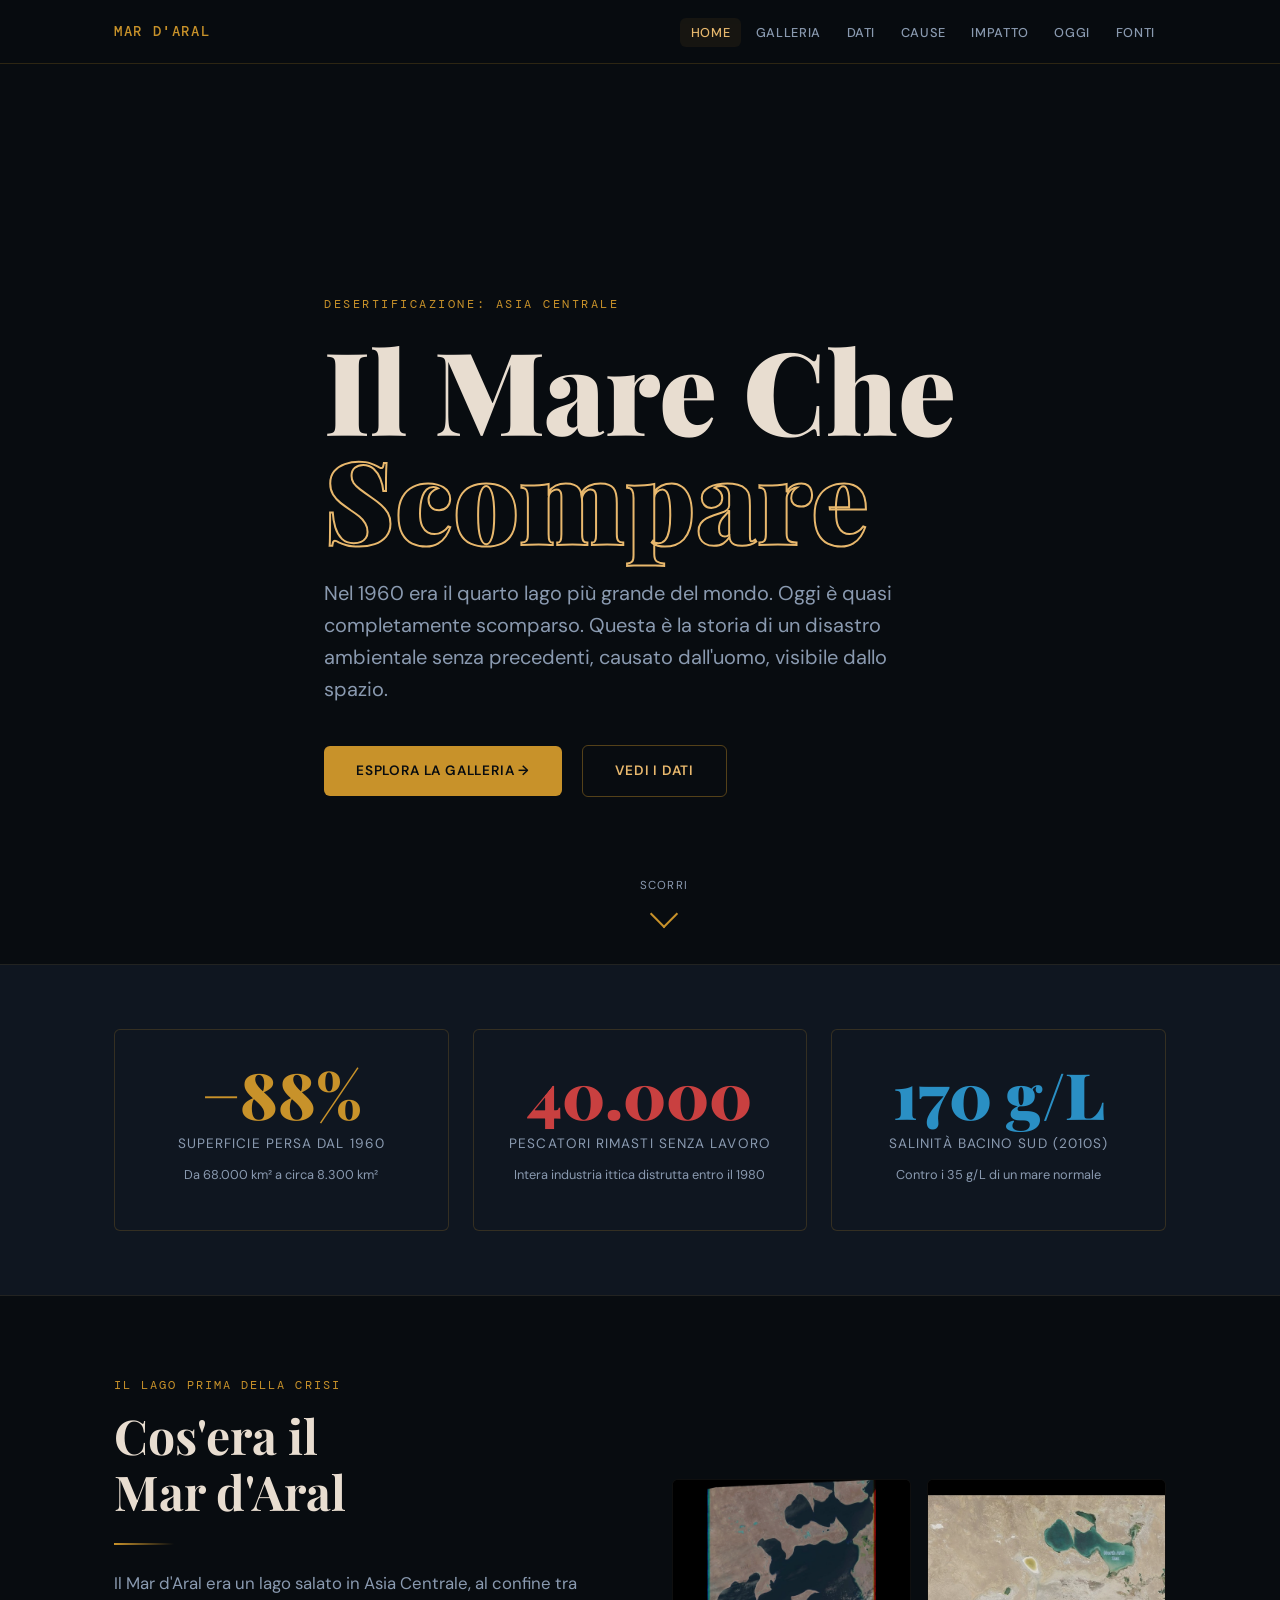
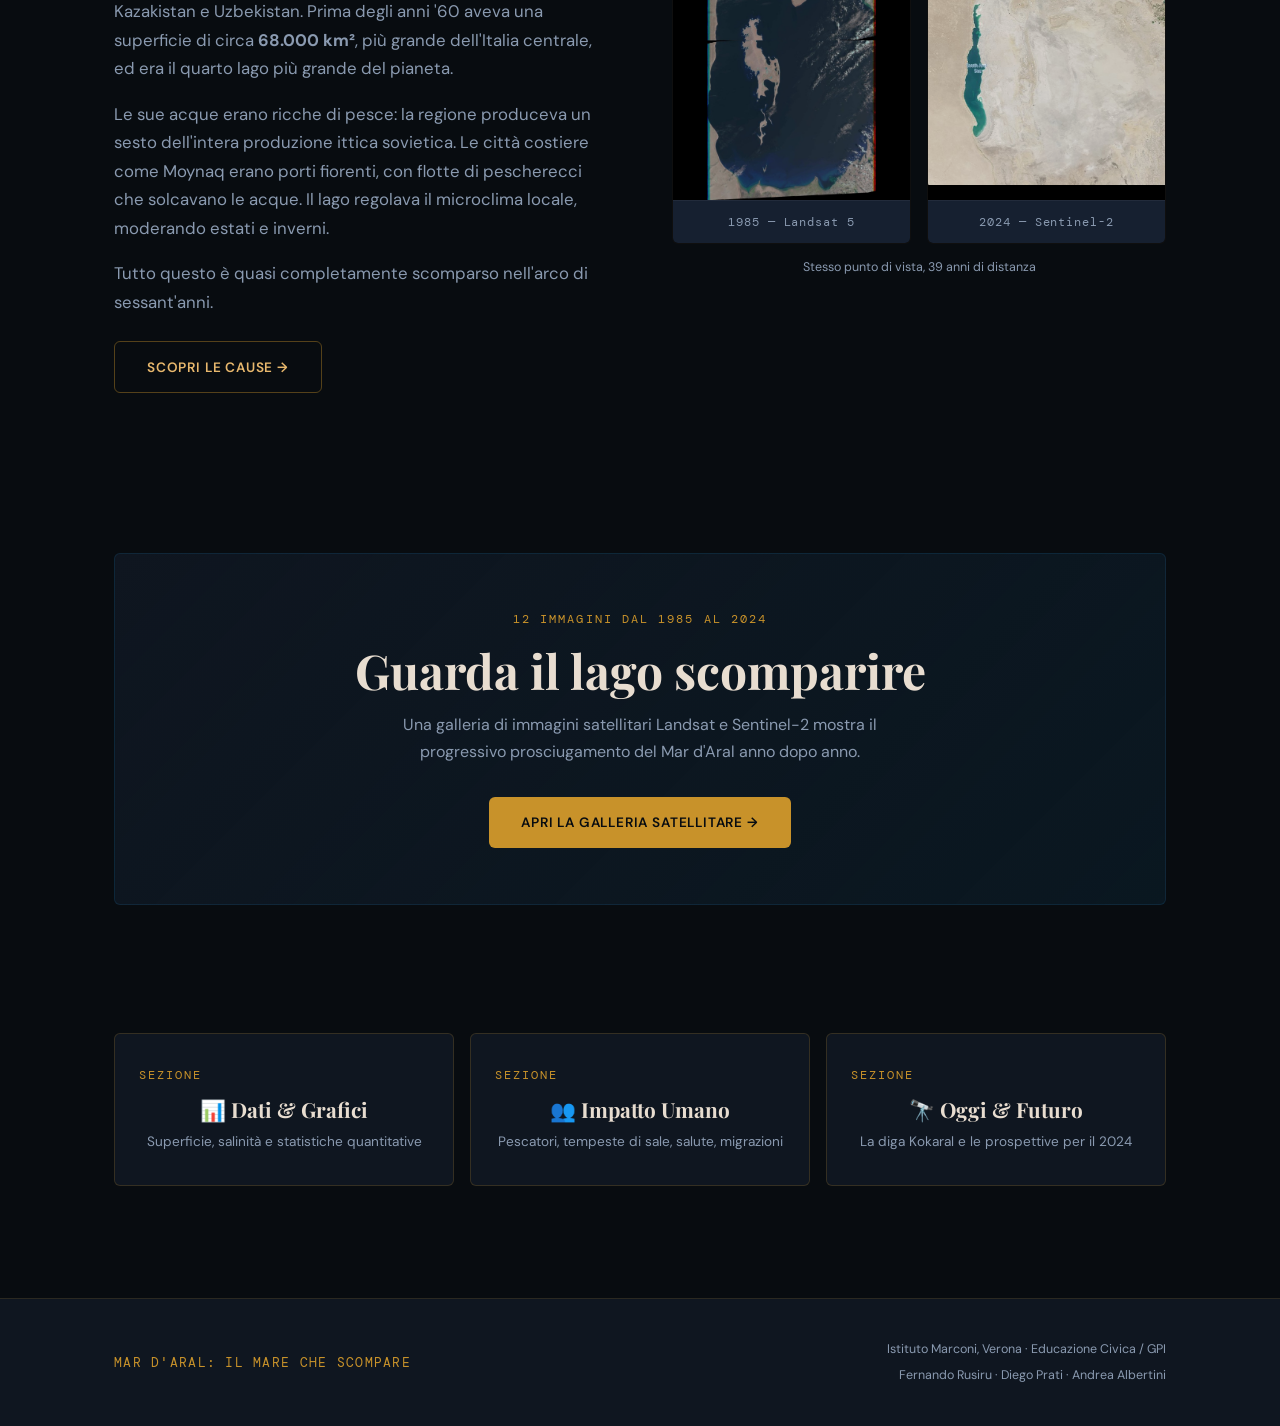
==== commit 1b1e75c2: "modifica immagini" ====
--- a/index.html
+++ b/index.html
@@ -86,15 +86,15 @@
 
         <div class="what-was-visual fade-in delay-2">
           <div class="map-comparison">
-            <div class="map-item" data-satellite="landsat">
+            <div class="map-item">
               <div class="map-item-img-wrap">
                 <img src="images/1985.jpg" alt="Mar d'Aral 1985" loading="lazy" />
               </div>
               <div class="map-item-label">1985 &mdash; Landsat 5</div>
             </div>
-            <div class="map-item" data-satellite="sentinel">
+            <div class="map-item">
               <div class="map-item-img-wrap">
-                <img src="images/2024.png" alt="Mar d'Aral 2024" loading="lazy" />
+                <img src="images/2024.jpg" alt="Mar d'Aral 2024" loading="lazy" />
               </div>
               <div class="map-item-label">2024 &mdash; Sentinel-2</div>
             </div>
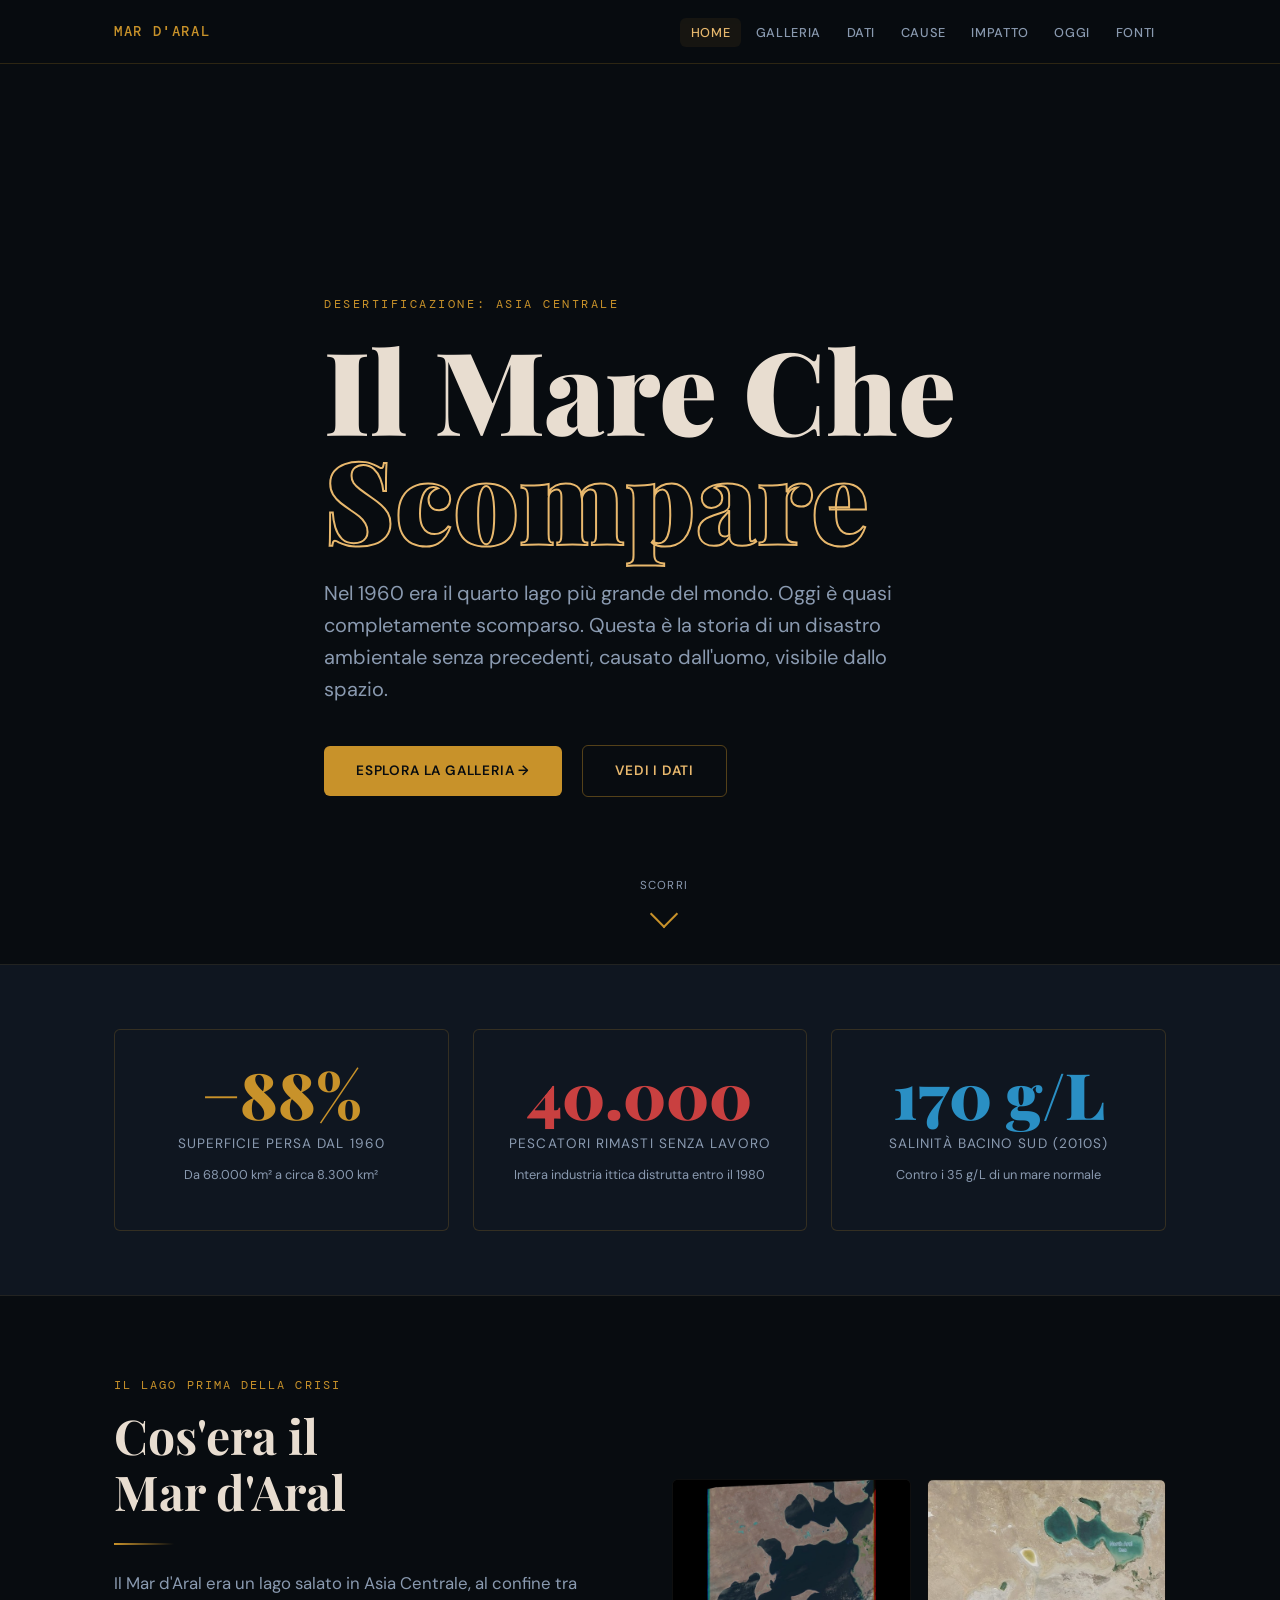
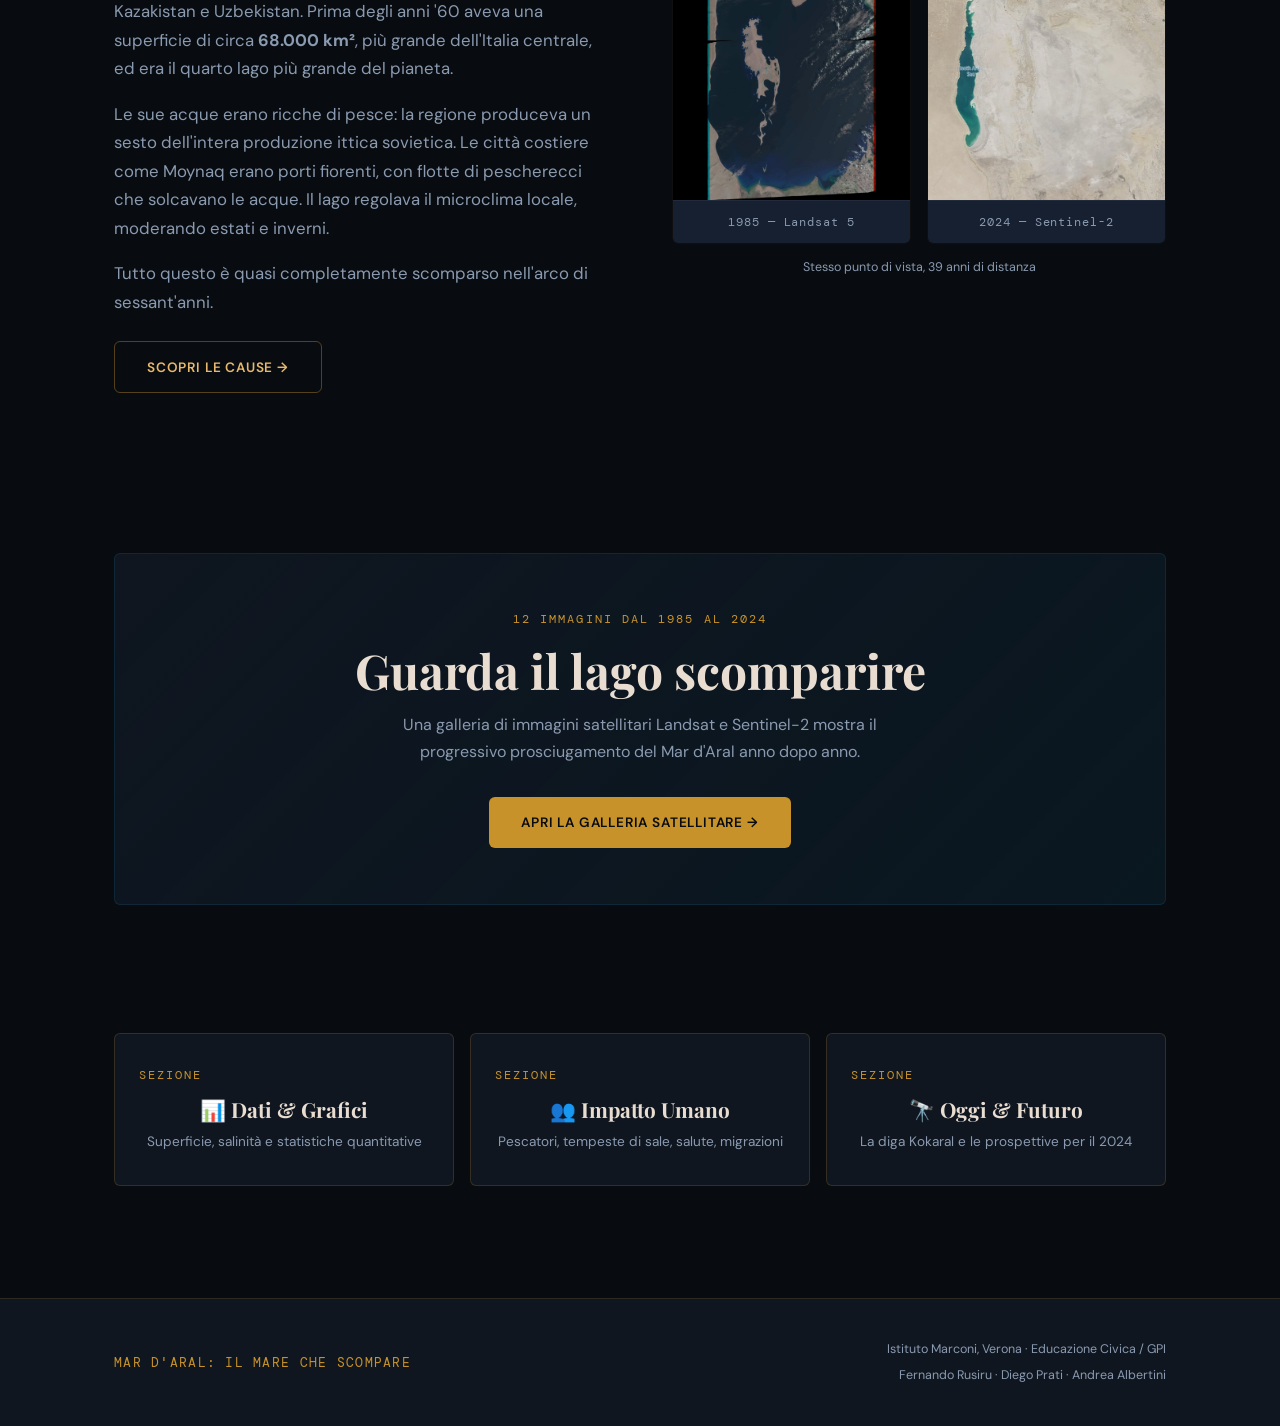
==== commit 2a0e7596: "Merge branch 'main' of https://github.com/rusiru077/aral-sea" ====
--- a/index.html
+++ b/index.html
@@ -86,13 +86,13 @@
 
         <div class="what-was-visual fade-in delay-2">
           <div class="map-comparison">
-            <div class="map-item">
+            <div class="map-item" data-satellite="landsat">
               <div class="map-item-img-wrap">
                 <img src="images/1985.jpg" alt="Mar d'Aral 1985" loading="lazy" />
               </div>
               <div class="map-item-label">1985 &mdash; Landsat 5</div>
             </div>
-            <div class="map-item">
+            <div class="map-item" data-satellite="sentinel">
               <div class="map-item-img-wrap">
                 <img src="images/2024.jpg" alt="Mar d'Aral 2024" loading="lazy" />
               </div>
